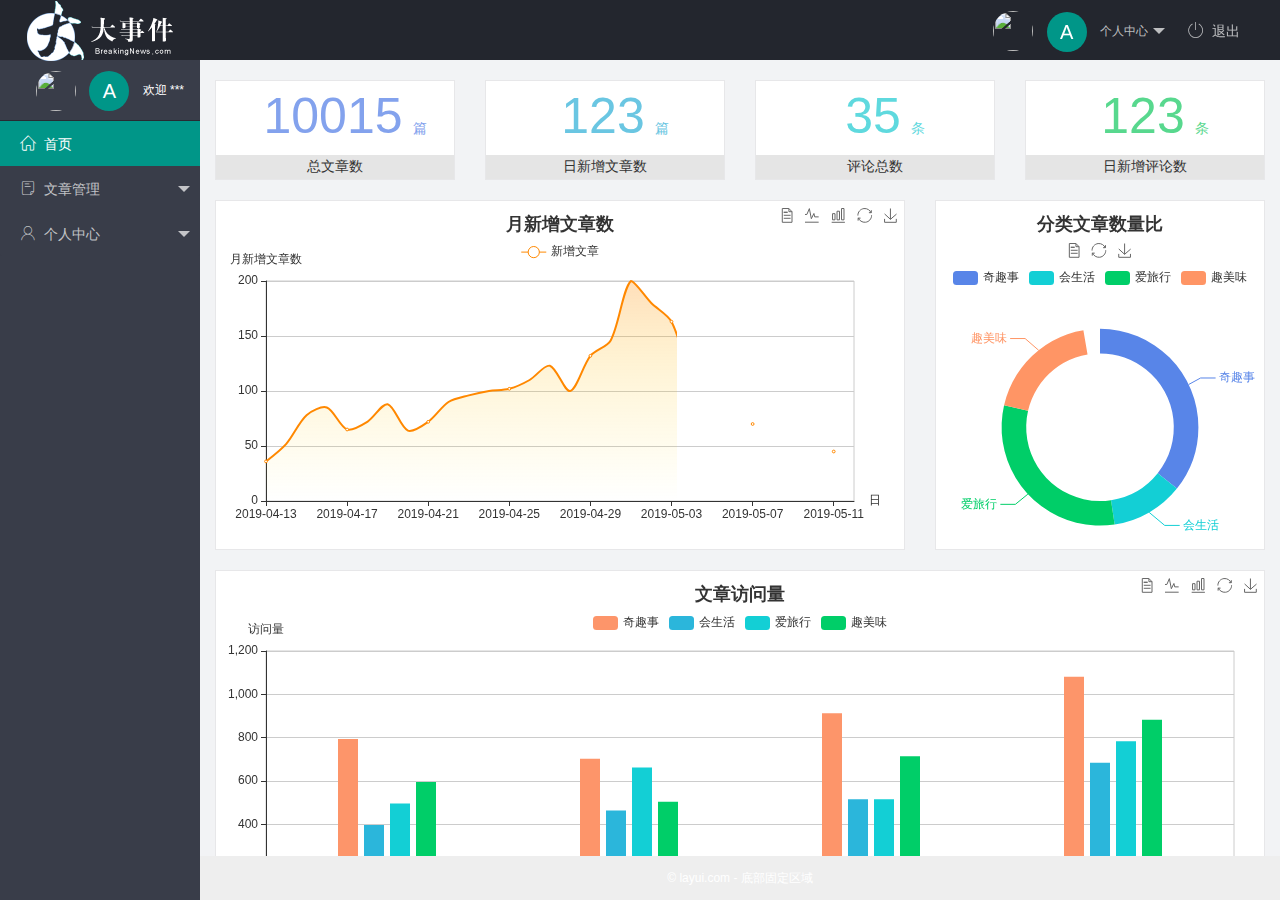
==== index.html @ 81c7483c "s" ====
<!DOCTYPE html>
<html lang="en">
  <head>
    <meta charset="UTF-8" />
    <meta name="viewport" content="width=device-width, initial-scale=1.0" />
    <title>后台主页</title>
    <!-- 导入 layui 的样式表 -->
    <link rel="stylesheet" href="/assets/lib/layui/css/layui.css" />
    <link rel="stylesheet" href="/assets/fonts/iconfont.css" />
    <link rel="stylesheet" href="/assets/css/index.css">
  </head>
  <body class="layui-layout-body">
    <div class="layui-layout layui-layout-admin">
      <div class="layui-header">
        <div class="layui-logo">
          <img src="/assets/images/logo.png" alt="" />
        </div>
        <!-- 头部区域（可配合layui已有的水平导航） -->
        <ul class="layui-nav layui-layout-right">
          <li class="layui-nav-item">
           <!-- 右侧导航栏上面头像 -->
<a href="javascript:;" class="userinfo">
  <img src="http://t.cn/RCzsdCq" class="layui-nav-img" />
  <span class="text-avatar">A</span>
  个人中心
</a>
            <dl class="layui-nav-child">
              <dd><a href=""><i class="layui-icon layui-icon-cols"></i>基本资料</a></dd>
              <dd><a href=""><i class="layui-icon layui-icon-cols"></i>更换头像</a></dd>
              <dd><a href=""><i class="layui-icon layui-icon-cols"></i>重置密码</a></dd>
            </dl>
          </li>
          <li class="layui-nav-item">
            <a href=""><span class="iconfont icon-tuichu"></span>退出</a>
          </li>
        </ul>
      </div>

      <div class="layui-side layui-bg-black">
        <div class="layui-side layui-bg-black">
          <div class="layui-side-scroll">
            <div class="userinfo">
              <img src="http://t.cn/RCzsdCq" class="layui-nav-img" />
              <span class="text-avatar">A</span>
              <span id="welcome">欢迎 ***</span>
          </div>
            <!-- 左侧导航区域（可配合layui已有的垂直导航） -->
            <ul class="layui-nav layui-nav-tree" lay-shrink="all">
              <li class="layui-nav-item layui-this">
                <a href="/home/dashboard.html" target="fm"><span class="iconfont icon-home"></span>首页</a>
              </li>
              <li class="layui-nav-item">
                <a class="" href="javascript:;"><span class="iconfont icon-16"></span>文章管理</a>
              <dl class="layui-nav-child">
                <dd>
                  <a href="javascript:;"><i class="layui-icon layui-icon-cols"></i>文章类别</a>
                </dd>
                <dd>
                  <a href="javascript:;"><i class="layui-icon layui-icon-cols"></i>文章列表</a>
                </dd>
                <dd>
                  <a href="javascript:;"><i class="layui-icon layui-icon-cols"></i>发布文章</a>
                </dd>
              </dl>
            </li>
            <li class="layui-nav-item">
              <a href="javascript:;"><span class="iconfont icon-user"></span>个人中心</a>
              <dl class="layui-nav-child">
                <dd>
                  <a href="javascript:;"><i class="layui-icon layui-icon-cols"></i>基本资料</a>
                </dd>
                <dd>
                  <a href="javascript:;"><i class="layui-icon layui-icon-cols"></i>更换头像</a>
                </dd>
                <dd>
                  <a href="javascript:;"><i class="layui-icon layui-icon-cols"></i>重置密码</a>
                </dd>
              </dl>
            </li>
          </ul>
        </div>
      </div>
      <div class="layui-body">
        <!-- 内容主体区域 -->
        <iframe name="fm" src="/home/dashboard.html" frameborder="0"></iframe>
      </div>

      <div class="layui-footer">
        <!-- 底部固定区域 -->
        © layui.com - 底部固定区域
      </div>
    </div>
    <!-- 导入 layui 的JS文件 -->
    <script src="/assets/lib/layui/layui.all.js"></script>
    <script src="/assets/lib/jquery.js"></script>
    <script src="/assets/js/baseAPI.js"></script>
    <script src="/assets/js/index.js"></script>
  </body>
</html>
---- assets/lib/layui/css/layui.css ----
/** layui-v2.5.5 MIT License By https://www.layui.com */
 .layui-inline,img{display:inline-block;vertical-align:middle}h1,h2,h3,h4,h5,h6{font-weight:400}.layui-edge,.layui-header,.layui-inline,.layui-main{position:relative}.layui-body,.layui-edge,.layui-elip{overflow:hidden}.layui-btn,.layui-edge,.layui-inline,img{vertical-align:middle}.layui-btn,.layui-disabled,.layui-icon,.layui-unselect{-moz-user-select:none;-webkit-user-select:none;-ms-user-select:none}.layui-elip,.layui-form-checkbox span,.layui-form-pane .layui-form-label{text-overflow:ellipsis;white-space:nowrap}.layui-breadcrumb,.layui-tree-btnGroup{visibility:hidden}blockquote,body,button,dd,div,dl,dt,form,h1,h2,h3,h4,h5,h6,input,li,ol,p,pre,td,textarea,th,ul{margin:0;padding:0;-webkit-tap-highlight-color:rgba(0,0,0,0)}a:active,a:hover{outline:0}img{border:none}li{list-style:none}table{border-collapse:collapse;border-spacing:0}h4,h5,h6{font-size:100%}button,input,optgroup,option,select,textarea{font-family:inherit;font-size:inherit;font-style:inherit;font-weight:inherit;outline:0}pre{white-space:pre-wrap;white-space:-moz-pre-wrap;white-space:-pre-wrap;white-space:-o-pre-wrap;word-wrap:break-word}body{line-height:24px;font:14px Helvetica Neue,Helvetica,PingFang SC,Tahoma,Arial,sans-serif}hr{height:1px;margin:10px 0;border:0;clear:both}a{color:#333;text-decoration:none}a:hover{color:#777}a cite{font-style:normal;*cursor:pointer}.layui-border-box,.layui-border-box *{box-sizing:border-box}.layui-box,.layui-box *{box-sizing:content-box}.layui-clear{clear:both;*zoom:1}.layui-clear:after{content:'\20';clear:both;*zoom:1;display:block;height:0}.layui-inline{*display:inline;*zoom:1}.layui-edge{display:inline-block;width:0;height:0;border-width:6px;border-style:dashed;border-color:transparent}.layui-edge-top{top:-4px;border-bottom-color:#999;border-bottom-style:solid}.layui-edge-right{border-left-color:#999;border-left-style:solid}.layui-edge-bottom{top:2px;border-top-color:#999;border-top-style:solid}.layui-edge-left{border-right-color:#999;border-right-style:solid}.layui-disabled,.layui-disabled:hover{color:#d2d2d2!important;cursor:not-allowed!important}.layui-circle{border-radius:100%}.layui-show{display:block!important}.layui-hide{display:none!important}@font-face{font-family:layui-icon;src:url(../font/iconfont.eot?v=250);src:url(../font/iconfont.eot?v=250#iefix) format('embedded-opentype'),url(../font/iconfont.woff2?v=250) format('woff2'),url(../font/iconfont.woff?v=250) format('woff'),url(../font/iconfont.ttf?v=250) format('truetype'),url(../font/iconfont.svg?v=250#layui-icon) format('svg')}.layui-icon{font-family:layui-icon!important;font-size:16px;font-style:normal;-webkit-font-smoothing:antialiased;-moz-osx-font-smoothing:grayscale}.layui-icon-reply-fill:before{content:"\e611"}.layui-icon-set-fill:before{content:"\e614"}.layui-icon-menu-fill:before{content:"\e60f"}.layui-icon-search:before{content:"\e615"}.layui-icon-share:before{content:"\e641"}.layui-icon-set-sm:before{content:"\e620"}.layui-icon-engine:before{content:"\e628"}.layui-icon-close:before{content:"\1006"}.layui-icon-close-fill:before{content:"\1007"}.layui-icon-chart-screen:before{content:"\e629"}.layui-icon-star:before{content:"\e600"}.layui-icon-circle-dot:before{content:"\e617"}.layui-icon-chat:before{content:"\e606"}.layui-icon-release:before{content:"\e609"}.layui-icon-list:before{content:"\e60a"}.layui-icon-chart:before{content:"\e62c"}.layui-icon-ok-circle:before{content:"\1005"}.layui-icon-layim-theme:before{content:"\e61b"}.layui-icon-table:before{content:"\e62d"}.layui-icon-right:before{content:"\e602"}.layui-icon-left:before{content:"\e603"}.layui-icon-cart-simple:before{content:"\e698"}.layui-icon-face-cry:before{content:"\e69c"}.layui-icon-face-smile:before{content:"\e6af"}.layui-icon-survey:before{content:"\e6b2"}.layui-icon-tree:before{content:"\e62e"}.layui-icon-upload-circle:before{content:"\e62f"}.layui-icon-add-circle:before{content:"\e61f"}.layui-icon-download-circle:before{content:"\e601"}.layui-icon-templeate-1:before{content:"\e630"}.layui-icon-util:before{content:"\e631"}.layui-icon-face-surprised:before{content:"\e664"}.layui-icon-edit:before{content:"\e642"}.layui-icon-speaker:before{content:"\e645"}.layui-icon-down:before{content:"\e61a"}.layui-icon-file:before{content:"\e621"}.layui-icon-layouts:before{content:"\e632"}.layui-icon-rate-half:before{content:"\e6c9"}.layui-icon-add-circle-fine:before{content:"\e608"}.layui-icon-prev-circle:before{content:"\e633"}.layui-icon-read:before{content:"\e705"}.layui-icon-404:before{content:"\e61c"}.layui-icon-carousel:before{content:"\e634"}.layui-icon-help:before{content:"\e607"}.layui-icon-code-circle:before{content:"\e635"}.layui-icon-water:before{content:"\e636"}.layui-icon-username:before{content:"\e66f"}.layui-icon-find-fill:before{content:"\e670"}.layui-icon-about:before{content:"\e60b"}.layui-icon-location:before{content:"\e715"}.layui-icon-up:before{content:"\e619"}.layui-icon-pause:before{content:"\e651"}.layui-icon-date:before{content:"\e637"}.layui-icon-layim-uploadfile:before{content:"\e61d"}.layui-icon-delete:before{content:"\e640"}.layui-icon-play:before{content:"\e652"}.layui-icon-top:before{content:"\e604"}.layui-icon-friends:before{content:"\e612"}.layui-icon-refresh-3:before{content:"\e9aa"}.layui-icon-ok:before{content:"\e605"}.layui-icon-layer:before{content:"\e638"}.layui-icon-face-smile-fine:before{content:"\e60c"}.layui-icon-dollar:before{content:"\e659"}.layui-icon-group:before{content:"\e613"}.layui-icon-layim-download:before{content:"\e61e"}.layui-icon-picture-fine:before{content:"\e60d"}.layui-icon-link:before{content:"\e64c"}.layui-icon-diamond:before{content:"\e735"}.layui-icon-log:before{content:"\e60e"}.layui-icon-rate-solid:before{content:"\e67a"}.layui-icon-fonts-del:before{content:"\e64f"}.layui-icon-unlink:before{content:"\e64d"}.layui-icon-fonts-clear:before{content:"\e639"}.layui-icon-triangle-r:before{content:"\e623"}.layui-icon-circle:before{content:"\e63f"}.layui-icon-radio:before{content:"\e643"}.layui-icon-align-center:before{content:"\e647"}.layui-icon-align-right:before{content:"\e648"}.layui-icon-align-left:before{content:"\e649"}.layui-icon-loading-1:before{content:"\e63e"}.layui-icon-return:before{content:"\e65c"}.layui-icon-fonts-strong:before{content:"\e62b"}.layui-icon-upload:before{content:"\e67c"}.layui-icon-dialogue:before{content:"\e63a"}.layui-icon-video:before{content:"\e6ed"}.layui-icon-headset:before{content:"\e6fc"}.layui-icon-cellphone-fine:before{content:"\e63b"}.layui-icon-add-1:before{content:"\e654"}.layui-icon-face-smile-b:before{content:"\e650"}.layui-icon-fonts-html:before{content:"\e64b"}.layui-icon-form:before{content:"\e63c"}.layui-icon-cart:before{content:"\e657"}.layui-icon-camera-fill:before{content:"\e65d"}.layui-icon-tabs:before{content:"\e62a"}.layui-icon-fonts-code:before{content:"\e64e"}.layui-icon-fire:before{content:"\e756"}.layui-icon-set:before{content:"\e716"}.layui-icon-fonts-u:before{content:"\e646"}.layui-icon-triangle-d:before{content:"\e625"}.layui-icon-tips:before{content:"\e702"}.layui-icon-picture:before{content:"\e64a"}.layui-icon-more-vertical:before{content:"\e671"}.layui-icon-flag:before{content:"\e66c"}.layui-icon-loading:before{content:"\e63d"}.layui-icon-fonts-i:before{content:"\e644"}.layui-icon-refresh-1:before{content:"\e666"}.layui-icon-rmb:before{content:"\e65e"}.layui-icon-home:before{content:"\e68e"}.layui-icon-user:before{content:"\e770"}.layui-icon-notice:before{content:"\e667"}.layui-icon-login-weibo:before{content:"\e675"}.layui-icon-voice:before{content:"\e688"}.layui-icon-upload-drag:before{content:"\e681"}.layui-icon-login-qq:before{content:"\e676"}.layui-icon-snowflake:before{content:"\e6b1"}.layui-icon-file-b:before{content:"\e655"}.layui-icon-template:before{content:"\e663"}.layui-icon-auz:before{content:"\e672"}.layui-icon-console:before{content:"\e665"}.layui-icon-app:before{content:"\e653"}.layui-icon-prev:before{content:"\e65a"}.layui-icon-website:before{content:"\e7ae"}.layui-icon-next:before{content:"\e65b"}.layui-icon-component:before{content:"\e857"}.layui-icon-more:before{content:"\e65f"}.layui-icon-login-wechat:before{content:"\e677"}.layui-icon-shrink-right:before{content:"\e668"}.layui-icon-spread-left:before{content:"\e66b"}.layui-icon-camera:before{content:"\e660"}.layui-icon-note:before{content:"\e66e"}.layui-icon-refresh:before{content:"\e669"}.layui-icon-female:before{content:"\e661"}.layui-icon-male:before{content:"\e662"}.layui-icon-password:before{content:"\e673"}.layui-icon-senior:before{content:"\e674"}.layui-icon-theme:before{content:"\e66a"}.layui-icon-tread:before{content:"\e6c5"}.layui-icon-praise:before{content:"\e6c6"}.layui-icon-star-fill:before{content:"\e658"}.layui-icon-rate:before{content:"\e67b"}.layui-icon-template-1:before{content:"\e656"}.layui-icon-vercode:before{content:"\e679"}.layui-icon-cellphone:before{content:"\e678"}.layui-icon-screen-full:before{content:"\e622"}.layui-icon-screen-restore:before{content:"\e758"}.layui-icon-cols:before{content:"\e610"}.layui-icon-export:before{content:"\e67d"}.layui-icon-print:before{content:"\e66d"}.layui-icon-slider:before{content:"\e714"}.layui-icon-addition:before{content:"\e624"}.layui-icon-subtraction:before{content:"\e67e"}.layui-icon-service:before{content:"\e626"}.layui-icon-transfer:before{content:"\e691"}.layui-main{width:1140px;margin:0 auto}.layui-header{z-index:1000;height:60px}.layui-header a:hover{transition:all .5s;-webkit-transition:all .5s}.layui-side{position:fixed;left:0;top:0;bottom:0;z-index:999;width:200px;overflow-x:hidden}.layui-side-scroll{position:relative;width:220px;height:100%;overflow-x:hidden}.layui-body{position:absolute;left:200px;right:0;top:0;bottom:0;z-index:998;width:auto;overflow-y:auto;box-sizing:border-box}.layui-layout-body{overflow:hidden}.layui-layout-admin .layui-header{background-color:#23262E}.layui-layout-admin .layui-side{top:60px;width:200px;overflow-x:hidden}.layui-layout-admin .layui-body{position:fixed;top:60px;bottom:44px}.layui-layout-admin .layui-main{width:auto;margin:0 15px}.layui-layout-admin .layui-footer{position:fixed;left:200px;right:0;bottom:0;height:44px;line-height:44px;padding:0 15px;background-color:#eee}.layui-layout-admin .layui-logo{position:absolute;left:0;top:0;width:200px;height:100%;line-height:60px;text-align:center;color:#009688;font-size:16px}.layui-layout-admin .layui-header .layui-nav{background:0 0}.layui-layout-left{position:absolute!important;left:200px;top:0}.layui-layout-right{position:absolute!important;right:0;top:0}.layui-container{position:relative;margin:0 auto;padding:0 15px;box-sizing:border-box}.layui-fluid{position:relative;margin:0 auto;padding:0 15px}.layui-row:after,.layui-row:before{content:'';display:block;clear:both}.layui-col-lg1,.layui-col-lg10,.layui-col-lg11,.layui-col-lg12,.layui-col-lg2,.layui-col-lg3,.layui-col-lg4,.layui-col-lg5,.layui-col-lg6,.layui-col-lg7,.layui-col-lg8,.layui-col-lg9,.layui-col-md1,.layui-col-md10,.layui-col-md11,.layui-col-md12,.layui-col-md2,.layui-col-md3,.layui-col-md4,.layui-col-md5,.layui-col-md6,.layui-col-md7,.layui-col-md8,.layui-col-md9,.layui-col-sm1,.layui-col-sm10,.layui-col-sm11,.layui-col-sm12,.layui-col-sm2,.layui-col-sm3,.layui-col-sm4,.layui-col-sm5,.layui-col-sm6,.layui-col-sm7,.layui-col-sm8,.layui-col-sm9,.layui-col-xs1,.layui-col-xs10,.layui-col-xs11,.layui-col-xs12,.layui-col-xs2,.layui-col-xs3,.layui-col-xs4,.layui-col-xs5,.layui-col-xs6,.layui-col-xs7,.layui-col-xs8,.layui-col-xs9{position:relative;display:block;box-sizing:border-box}.layui-col-xs1,.layui-col-xs10,.layui-col-xs11,.layui-col-xs12,.layui-col-xs2,.layui-col-xs3,.layui-col-xs4,.layui-col-xs5,.layui-col-xs6,.layui-col-xs7,.layui-col-xs8,.layui-col-xs9{float:left}.layui-col-xs1{width:8.33333333%}.layui-col-xs2{width:16.66666667%}.layui-col-xs3{width:25%}.layui-col-xs4{width:33.33333333%}.layui-col-xs5{width:41.66666667%}.layui-col-xs6{width:50%}.layui-col-xs7{width:58.33333333%}.layui-col-xs8{width:66.66666667%}.layui-col-xs9{width:75%}.layui-col-xs10{width:83.33333333%}.layui-col-xs11{width:91.66666667%}.layui-col-xs12{width:100%}.layui-col-xs-offset1{margin-left:8.33333333%}.layui-col-xs-offset2{margin-left:16.66666667%}.layui-col-xs-offset3{margin-left:25%}.layui-col-xs-offset4{margin-left:33.33333333%}.layui-col-xs-offset5{margin-left:41.66666667%}.layui-col-xs-offset6{margin-left:50%}.layui-col-xs-offset7{margin-left:58.33333333%}.layui-col-xs-offset8{margin-left:66.66666667%}.layui-col-xs-offset9{margin-left:75%}.layui-col-xs-offset10{margin-left:83.33333333%}.layui-col-xs-offset11{margin-left:91.66666667%}.layui-col-xs-offset12{margin-left:100%}@media screen and (max-width:768px){.layui-hide-xs{display:none!important}.layui-show-xs-block{display:block!important}.layui-show-xs-inline{display:inline!important}.layui-show-xs-inline-block{display:inline-block!important}}@media screen and (min-width:768px){.layui-container{width:750px}.layui-hide-sm{display:none!important}.layui-show-sm-block{display:block!important}.layui-show-sm-inline{display:inline!important}.layui-show-sm-inline-block{display:inline-block!important}.layui-col-sm1,.layui-col-sm10,.layui-col-sm11,.layui-col-sm12,.layui-col-sm2,.layui-col-sm3,.layui-col-sm4,.layui-col-sm5,.layui-col-sm6,.layui-col-sm7,.layui-col-sm8,.layui-col-sm9{float:left}.layui-col-sm1{width:8.33333333%}.layui-col-sm2{width:16.66666667%}.layui-col-sm3{width:25%}.layui-col-sm4{width:33.33333333%}.layui-col-sm5{width:41.66666667%}.layui-col-sm6{width:50%}.layui-col-sm7{width:58.33333333%}.layui-col-sm8{width:66.66666667%}.layui-col-sm9{width:75%}.layui-col-sm10{width:83.33333333%}.layui-col-sm11{width:91.66666667%}.layui-col-sm12{width:100%}.layui-col-sm-offset1{margin-left:8.33333333%}.layui-col-sm-offset2{margin-left:16.66666667%}.layui-col-sm-offset3{margin-left:25%}.layui-col-sm-offset4{margin-left:33.33333333%}.layui-col-sm-offset5{margin-left:41.66666667%}.layui-col-sm-offset6{margin-left:50%}.layui-col-sm-offset7{margin-left:58.33333333%}.layui-col-sm-offset8{margin-left:66.66666667%}.layui-col-sm-offset9{margin-left:75%}.layui-col-sm-offset10{margin-left:83.33333333%}.layui-col-sm-offset11{margin-left:91.66666667%}.layui-col-sm-offset12{margin-left:100%}}@media screen and (min-width:992px){.layui-container{width:970px}.layui-hide-md{display:none!important}.layui-show-md-block{display:block!important}.layui-show-md-inline{display:inline!important}.layui-show-md-inline-block{display:inline-block!important}.layui-col-md1,.layui-col-md10,.layui-col-md11,.layui-col-md12,.layui-col-md2,.layui-col-md3,.layui-col-md4,.layui-col-md5,.layui-col-md6,.layui-col-md7,.layui-col-md8,.layui-col-md9{float:left}.layui-col-md1{width:8.33333333%}.layui-col-md2{width:16.66666667%}.layui-col-md3{width:25%}.layui-col-md4{width:33.33333333%}.layui-col-md5{width:41.66666667%}.layui-col-md6{width:50%}.layui-col-md7{width:58.33333333%}.layui-col-md8{width:66.66666667%}.layui-col-md9{width:75%}.layui-col-md10{width:83.33333333%}.layui-col-md11{width:91.66666667%}.layui-col-md12{width:100%}.layui-col-md-offset1{margin-left:8.33333333%}.layui-col-md-offset2{margin-left:16.66666667%}.layui-col-md-offset3{margin-left:25%}.layui-col-md-offset4{margin-left:33.33333333%}.layui-col-md-offset5{margin-left:41.66666667%}.layui-col-md-offset6{margin-left:50%}.layui-col-md-offset7{margin-left:58.33333333%}.layui-col-md-offset8{margin-left:66.66666667%}.layui-col-md-offset9{margin-left:75%}.layui-col-md-offset10{margin-left:83.33333333%}.layui-col-md-offset11{margin-left:91.66666667%}.layui-col-md-offset12{margin-left:100%}}@media screen and (min-width:1200px){.layui-container{width:1170px}.layui-hide-lg{display:none!important}.layui-show-lg-block{display:block!important}.layui-show-lg-inline{display:inline!important}.layui-show-lg-inline-block{display:inline-block!important}.layui-col-lg1,.layui-col-lg10,.layui-col-lg11,.layui-col-lg12,.layui-col-lg2,.layui-col-lg3,.layui-col-lg4,.layui-col-lg5,.layui-col-lg6,.layui-col-lg7,.layui-col-lg8,.layui-col-lg9{float:left}.layui-col-lg1{width:8.33333333%}.layui-col-lg2{width:16.66666667%}.layui-col-lg3{width:25%}.layui-col-lg4{width:33.33333333%}.layui-col-lg5{width:41.66666667%}.layui-col-lg6{width:50%}.layui-col-lg7{width:58.33333333%}.layui-col-lg8{width:66.66666667%}.layui-col-lg9{width:75%}.layui-col-lg10{width:83.33333333%}.layui-col-lg11{width:91.66666667%}.layui-col-lg12{width:100%}.layui-col-lg-offset1{margin-left:8.33333333%}.layui-col-lg-offset2{margin-left:16.66666667%}.layui-col-lg-offset3{margin-left:25%}.layui-col-lg-offset4{margin-left:33.33333333%}.layui-col-lg-offset5{margin-left:41.66666667%}.layui-col-lg-offset6{margin-left:50%}.layui-col-lg-offset7{margin-left:58.33333333%}.layui-col-lg-offset8{margin-left:66.66666667%}.layui-col-lg-offset9{margin-left:75%}.layui-col-lg-offset10{margin-left:83.33333333%}.layui-col-lg-offset11{margin-left:91.66666667%}.layui-col-lg-offset12{margin-left:100%}}.layui-col-space1{margin:-.5px}.layui-col-space1>*{padding:.5px}.layui-col-space3{margin:-1.5px}.layui-col-space3>*{padding:1.5px}.layui-col-space5{margin:-2.5px}.layui-col-space5>*{padding:2.5px}.layui-col-space8{margin:-3.5px}.layui-col-space8>*{padding:3.5px}.layui-col-space10{margin:-5px}.layui-col-space10>*{padding:5px}.layui-col-space12{margin:-6px}.layui-col-space12>*{padding:6px}.layui-col-space15{margin:-7.5px}.layui-col-space15>*{padding:7.5px}.layui-col-space18{margin:-9px}.layui-col-space18>*{padding:9px}.layui-col-space20{margin:-10px}.layui-col-space20>*{padding:10px}.layui-col-space22{margin:-11px}.layui-col-space22>*{padding:11px}.layui-col-space25{margin:-12.5px}.layui-col-space25>*{padding:12.5px}.layui-col-space30{margin:-15px}.layui-col-space30>*{padding:15px}.layui-btn,.layui-input,.layui-select,.layui-textarea,.layui-upload-button{outline:0;-webkit-appearance:none;transition:all .3s;-webkit-transition:all .3s;box-sizing:border-box}.layui-elem-quote{margin-bottom:10px;padding:15px;line-height:22px;border-left:5px solid #009688;border-radius:0 2px 2px 0;background-color:#f2f2f2}.layui-quote-nm{border-style:solid;border-width:1px 1px 1px 5px;background:0 0}.layui-elem-field{margin-bottom:10px;padding:0;border-width:1px;border-style:solid}.layui-elem-field legend{margin-left:20px;padding:0 10px;font-size:20px;font-weight:300}.layui-field-title{margin:10px 0 20px;border-width:1px 0 0}.layui-field-box{padding:10px 15px}.layui-field-title .layui-field-box{padding:10px 0}.layui-progress{position:relative;height:6px;border-radius:20px;background-color:#e2e2e2}.layui-progress-bar{position:absolute;left:0;top:0;width:0;max-width:100%;height:6px;border-radius:20px;text-align:right;background-color:#5FB878;transition:all .3s;-webkit-transition:all .3s}.layui-progress-big,.layui-progress-big .layui-progress-bar{height:18px;line-height:18px}.layui-progress-text{position:relative;top:-20px;line-height:18px;font-size:12px;color:#666}.layui-progress-big .layui-progress-text{position:static;padding:0 10px;color:#fff}.layui-collapse{border-width:1px;border-style:solid;border-radius:2px}.layui-colla-content,.layui-colla-item{border-top-width:1px;border-top-style:solid}.layui-colla-item:first-child{border-top:none}.layui-colla-title{position:relative;height:42px;line-height:42px;padding:0 15px 0 35px;color:#333;background-color:#f2f2f2;cursor:pointer;font-size:14px;overflow:hidden}.layui-colla-content{display:none;padding:10px 15px;line-height:22px;color:#666}.layui-colla-icon{position:absolute;left:15px;top:0;font-size:14px}.layui-card{margin-bottom:15px;border-radius:2px;background-color:#fff;box-shadow:0 1px 2px 0 rgba(0,0,0,.05)}.layui-card:last-child{margin-bottom:0}.layui-card-header{position:relative;height:42px;line-height:42px;padding:0 15px;border-bottom:1px solid #f6f6f6;color:#333;border-radius:2px 2px 0 0;font-size:14px}.layui-bg-black,.layui-bg-blue,.layui-bg-cyan,.layui-bg-green,.layui-bg-orange,.layui-bg-red{color:#fff!important}.layui-card-body{position:relative;padding:10px 15px;line-height:24px}.layui-card-body[pad15]{padding:15px}.layui-card-body[pad20]{padding:20px}.layui-card-body .layui-table{margin:5px 0}.layui-card .layui-tab{margin:0}.layui-panel-window{position:relative;padding:15px;border-radius:0;border-top:5px solid #E6E6E6;background-color:#fff}.layui-auxiliar-moving{position:fixed;left:0;right:0;top:0;bottom:0;width:100%;height:100%;background:0 0;z-index:9999999999}.layui-form-label,.layui-form-mid,.layui-form-select,.layui-input-block,.layui-input-inline,.layui-textarea{position:relative}.layui-bg-red{background-color:#FF5722!important}.layui-bg-orange{background-color:#FFB800!important}.layui-bg-green{background-color:#009688!important}.layui-bg-cyan{background-color:#2F4056!important}.layui-bg-blue{background-color:#1E9FFF!important}.layui-bg-black{background-color:#393D49!important}.layui-bg-gray{background-color:#eee!important;color:#666!important}.layui-badge-rim,.layui-colla-content,.layui-colla-item,.layui-collapse,.layui-elem-field,.layui-form-pane .layui-form-item[pane],.layui-form-pane .layui-form-label,.layui-input,.layui-layedit,.layui-layedit-tool,.layui-quote-nm,.layui-select,.layui-tab-bar,.layui-tab-card,.layui-tab-title,.layui-tab-title .layui-this:after,.layui-textarea{border-color:#e6e6e6}.layui-timeline-item:before,hr{background-color:#e6e6e6}.layui-text{line-height:22px;font-size:14px;color:#666}.layui-text h1,.layui-text h2,.layui-text h3{font-weight:500;color:#333}.layui-text h1{font-size:30px}.layui-text h2{font-size:24px}.layui-text h3{font-size:18px}.layui-text a:not(.layui-btn){color:#01AAED}.layui-text a:not(.layui-btn):hover{text-decoration:underline}.layui-text ul{padding:5px 0 5px 15px}.layui-text ul li{margin-top:5px;list-style-type:disc}.layui-text em,.layui-word-aux{color:#999!important;padding:0 5px!important}.layui-btn{display:inline-block;height:38px;line-height:38px;padding:0 18px;background-color:#009688;color:#fff;white-space:nowrap;text-align:center;font-size:14px;border:none;border-radius:2px;cursor:pointer}.layui-btn:hover{opacity:.8;filter:alpha(opacity=80);color:#fff}.layui-btn:active{opacity:1;filter:alpha(opacity=100)}.layui-btn+.layui-btn{margin-left:10px}.layui-btn-container{font-size:0}.layui-btn-container .layui-btn{margin-right:10px;margin-bottom:10px}.layui-btn-container .layui-btn+.layui-btn{margin-left:0}.layui-table .layui-btn-container .layui-btn{margin-bottom:9px}.layui-btn-radius{border-radius:100px}.layui-btn .layui-icon{margin-right:3px;font-size:18px;vertical-align:bottom;vertical-align:middle\9}.layui-btn-primary{border:1px solid #C9C9C9;background-color:#fff;color:#555}.layui-btn-primary:hover{border-color:#009688;color:#333}.layui-btn-normal{background-color:#1E9FFF}.layui-btn-warm{background-color:#FFB800}.layui-btn-danger{background-color:#FF5722}.layui-btn-checked{background-color:#5FB878}.layui-btn-disabled,.layui-btn-disabled:active,.layui-btn-disabled:hover{border:1px solid #e6e6e6;background-color:#FBFBFB;color:#C9C9C9;cursor:not-allowed;opacity:1}.layui-btn-lg{height:44px;line-height:44px;padding:0 25px;font-size:16px}.layui-btn-sm{height:30px;line-height:30px;padding:0 10px;font-size:12px}.layui-btn-sm i{font-size:16px!important}.layui-btn-xs{height:22px;line-height:22px;padding:0 5px;font-size:12px}.layui-btn-xs i{font-size:14px!important}.layui-btn-group{display:inline-block;vertical-align:middle;font-size:0}.layui-btn-group .layui-btn{margin-left:0!important;margin-right:0!important;border-left:1px solid rgba(255,255,255,.5);border-radius:0}.layui-btn-group .layui-btn-primary{border-left:none}.layui-btn-group .layui-btn-primary:hover{border-color:#C9C9C9;color:#009688}.layui-btn-group .layui-btn:first-child{border-left:none;border-radius:2px 0 0 2px}.layui-btn-group .layui-btn-primary:first-child{border-left:1px solid #c9c9c9}.layui-btn-group .layui-btn:last-child{border-radius:0 2px 2px 0}.layui-btn-group .layui-btn+.layui-btn{margin-left:0}.layui-btn-group+.layui-btn-group{margin-left:10px}.layui-btn-fluid{width:100%}.layui-input,.layui-select,.layui-textarea{height:38px;line-height:1.3;line-height:38px\9;border-width:1px;border-style:solid;background-color:#fff;border-radius:2px}.layui-input::-webkit-input-placeholder,.layui-select::-webkit-input-placeholder,.layui-textarea::-webkit-input-placeholder{line-height:1.3}.layui-input,.layui-textarea{display:block;width:100%;padding-left:10px}.layui-input:hover,.layui-textarea:hover{border-color:#D2D2D2!important}.layui-input:focus,.layui-textarea:focus{border-color:#C9C9C9!important}.layui-textarea{min-height:100px;height:auto;line-height:20px;padding:6px 10px;resize:vertical}.layui-select{padding:0 10px}.layui-form input[type=checkbox],.layui-form input[type=radio],.layui-form select{display:none}.layui-form [lay-ignore]{display:initial}.layui-form-item{margin-bottom:15px;clear:both;*zoom:1}.layui-form-item:after{content:'\20';clear:both;*zoom:1;display:block;height:0}.layui-form-label{float:left;display:block;padding:9px 15px;width:80px;font-weight:400;line-height:20px;text-align:right}.layui-form-label-col{display:block;float:none;padding:9px 0;line-height:20px;text-align:left}.layui-form-item .layui-inline{margin-bottom:5px;margin-right:10px}.layui-input-block{margin-left:110px;min-height:36px}.layui-input-inline{display:inline-block;vertical-align:middle}.layui-form-item .layui-input-inline{float:left;width:190px;margin-right:10px}.layui-form-text .layui-input-inline{width:auto}.layui-form-mid{float:left;display:block;padding:9px 0!important;line-height:20px;margin-right:10px}.layui-form-danger+.layui-form-select .layui-input,.layui-form-danger:focus{border-color:#FF5722!important}.layui-form-select .layui-input{padding-right:30px;cursor:pointer}.layui-form-select .layui-edge{position:absolute;right:10px;top:50%;margin-top:-3px;cursor:pointer;border-width:6px;border-top-color:#c2c2c2;border-top-style:solid;transition:all .3s;-webkit-transition:all .3s}.layui-form-select dl{display:none;position:absolute;left:0;top:42px;padding:5px 0;z-index:899;min-width:100%;border:1px solid #d2d2d2;max-height:300px;overflow-y:auto;background-color:#fff;border-radius:2px;box-shadow:0 2px 4px rgba(0,0,0,.12);box-sizing:border-box}.layui-form-select dl dd,.layui-form-select dl dt{padding:0 10px;line-height:36px;white-space:nowrap;overflow:hidden;text-overflow:ellipsis}.layui-form-select dl dt{font-size:12px;color:#999}.layui-form-select dl dd{cursor:pointer}.layui-form-select dl dd:hover{background-color:#f2f2f2;-webkit-transition:.5s all;transition:.5s all}.layui-form-select .layui-select-group dd{padding-left:20px}.layui-form-select dl dd.layui-select-tips{padding-left:10px!important;color:#999}.layui-form-select dl dd.layui-this{background-color:#5FB878;color:#fff}.layui-form-checkbox,.layui-form-select dl dd.layui-disabled{background-color:#fff}.layui-form-selected dl{display:block}.layui-form-checkbox,.layui-form-checkbox *,.layui-form-switch{display:inline-block;vertical-align:middle}.layui-form-selected .layui-edge{margin-top:-9px;-webkit-transform:rotate(180deg);transform:rotate(180deg);margin-top:-3px\9}:root .layui-form-selected .layui-edge{margin-top:-9px\0/IE9}.layui-form-selectup dl{top:auto;bottom:42px}.layui-select-none{margin:5px 0;text-align:center;color:#999}.layui-select-disabled .layui-disabled{border-color:#eee!important}.layui-select-disabled .layui-edge{border-top-color:#d2d2d2}.layui-form-checkbox{position:relative;height:30px;line-height:30px;margin-right:10px;padding-right:30px;cursor:pointer;font-size:0;-webkit-transition:.1s linear;transition:.1s linear;box-sizing:border-box}.layui-form-checkbox span{padding:0 10px;height:100%;font-size:14px;border-radius:2px 0 0 2px;background-color:#d2d2d2;color:#fff;overflow:hidden}.layui-form-checkbox:hover span{background-color:#c2c2c2}.layui-form-checkbox i{position:absolute;right:0;top:0;width:30px;height:28px;border:1px solid #d2d2d2;border-left:none;border-radius:0 2px 2px 0;color:#fff;font-size:20px;text-align:center}.layui-form-checkbox:hover i{border-color:#c2c2c2;color:#c2c2c2}.layui-form-checked,.layui-form-checked:hover{border-color:#5FB878}.layui-form-checked span,.layui-form-checked:hover span{background-color:#5FB878}.layui-form-checked i,.layui-form-checked:hover i{color:#5FB878}.layui-form-item .layui-form-checkbox{margin-top:4px}.layui-form-checkbox[lay-skin=primary]{height:auto!important;line-height:normal!important;min-width:18px;min-height:18px;border:none!important;margin-right:0;padding-left:28px;padding-right:0;background:0 0}.layui-form-checkbox[lay-skin=primary] span{padding-left:0;padding-right:15px;line-height:18px;background:0 0;color:#666}.layui-form-checkbox[lay-skin=primary] i{right:auto;left:0;width:16px;height:16px;line-height:16px;border:1px solid #d2d2d2;font-size:12px;border-radius:2px;background-color:#fff;-webkit-transition:.1s linear;transition:.1s linear}.layui-form-checkbox[lay-skin=primary]:hover i{border-color:#5FB878;color:#fff}.layui-form-checked[lay-skin=primary] i{border-color:#5FB878!important;background-color:#5FB878;color:#fff}.layui-checkbox-disbaled[lay-skin=primary] span{background:0 0!important;color:#c2c2c2}.layui-checkbox-disbaled[lay-skin=primary]:hover i{border-color:#d2d2d2}.layui-form-item .layui-form-checkbox[lay-skin=primary]{margin-top:10px}.layui-form-switch{position:relative;height:22px;line-height:22px;min-width:35px;padding:0 5px;margin-top:8px;border:1px solid #d2d2d2;border-radius:20px;cursor:pointer;background-color:#fff;-webkit-transition:.1s linear;transition:.1s linear}.layui-form-switch i{position:absolute;left:5px;top:3px;width:16px;height:16px;border-radius:20px;background-color:#d2d2d2;-webkit-transition:.1s linear;transition:.1s linear}.layui-form-switch em{position:relative;top:0;width:25px;margin-left:21px;padding:0!important;text-align:center!important;color:#999!important;font-style:normal!important;font-size:12px}.layui-form-onswitch{border-color:#5FB878;background-color:#5FB878}.layui-checkbox-disbaled,.layui-checkbox-disbaled i{border-color:#e2e2e2!important}.layui-form-onswitch i{left:100%;margin-left:-21px;background-color:#fff}.layui-form-onswitch em{margin-left:5px;margin-right:21px;color:#fff!important}.layui-checkbox-disbaled span{background-color:#e2e2e2!important}.layui-checkbox-disbaled:hover i{color:#fff!important}[lay-radio]{display:none}.layui-form-radio,.layui-form-radio *{display:inline-block;vertical-align:middle}.layui-form-radio{line-height:28px;margin:6px 10px 0 0;padding-right:10px;cursor:pointer;font-size:0}.layui-form-radio *{font-size:14px}.layui-form-radio>i{margin-right:8px;font-size:22px;color:#c2c2c2}.layui-form-radio>i:hover,.layui-form-radioed>i{color:#5FB878}.layui-radio-disbaled>i{color:#e2e2e2!important}.layui-form-pane .layui-form-label{width:110px;padding:8px 15px;height:38px;line-height:20px;border-width:1px;border-style:solid;border-radius:2px 0 0 2px;text-align:center;background-color:#FBFBFB;overflow:hidden;box-sizing:border-box}.layui-form-pane .layui-input-inline{margin-left:-1px}.layui-form-pane .layui-input-block{margin-left:110px;left:-1px}.layui-form-pane .layui-input{border-radius:0 2px 2px 0}.layui-form-pane .layui-form-text .layui-form-label{float:none;width:100%;border-radius:2px;box-sizing:border-box;text-align:left}.layui-form-pane .layui-form-text .layui-input-inline{display:block;margin:0;top:-1px;clear:both}.layui-form-pane .layui-form-text .layui-input-block{margin:0;left:0;top:-1px}.layui-form-pane .layui-form-text .layui-textarea{min-height:100px;border-radius:0 0 2px 2px}.layui-form-pane .layui-form-checkbox{margin:4px 0 4px 10px}.layui-form-pane .layui-form-radio,.layui-form-pane .layui-form-switch{margin-top:6px;margin-left:10px}.layui-form-pane .layui-form-item[pane]{position:relative;border-width:1px;border-style:solid}.layui-form-pane .layui-form-item[pane] .layui-form-label{position:absolute;left:0;top:0;height:100%;border-width:0 1px 0 0}.layui-form-pane .layui-form-item[pane] .layui-input-inline{margin-left:110px}@media screen and (max-width:450px){.layui-form-item .layui-form-label{text-overflow:ellipsis;overflow:hidden;white-space:nowrap}.layui-form-item .layui-inline{display:block;margin-right:0;margin-bottom:20px;clear:both}.layui-form-item .layui-inline:after{content:'\20';clear:both;display:block;height:0}.layui-form-item .layui-input-inline{display:block;float:none;left:-3px;width:auto;margin:0 0 10px 112px}.layui-form-item .layui-input-inline+.layui-form-mid{margin-left:110px;top:-5px;padding:0}.layui-form-item .layui-form-checkbox{margin-right:5px;margin-bottom:5px}}.layui-layedit{border-width:1px;border-style:solid;border-radius:2px}.layui-layedit-tool{padding:3px 5px;border-bottom-width:1px;border-bottom-style:solid;font-size:0}.layedit-tool-fixed{position:fixed;top:0;border-top:1px solid #e2e2e2}.layui-layedit-tool .layedit-tool-mid,.layui-layedit-tool .layui-icon{display:inline-block;vertical-align:middle;text-align:center;font-size:14px}.layui-layedit-tool .layui-icon{position:relative;width:32px;height:30px;line-height:30px;margin:3px 5px;color:#777;cursor:pointer;border-radius:2px}.layui-layedit-tool .layui-icon:hover{color:#393D49}.layui-layedit-tool .layui-icon:active{color:#000}.layui-layedit-tool .layedit-tool-active{background-color:#e2e2e2;color:#000}.layui-layedit-tool .layui-disabled,.layui-layedit-tool .layui-disabled:hover{color:#d2d2d2;cursor:not-allowed}.layui-layedit-tool .layedit-tool-mid{width:1px;height:18px;margin:0 10px;background-color:#d2d2d2}.layedit-tool-html{width:50px!important;font-size:30px!important}.layedit-tool-b,.layedit-tool-code,.layedit-tool-help{font-size:16px!important}.layedit-tool-d,.layedit-tool-face,.layedit-tool-image,.layedit-tool-unlink{font-size:18px!important}.layedit-tool-image input{position:absolute;font-size:0;left:0;top:0;width:100%;height:100%;opacity:.01;filter:Alpha(opacity=1);cursor:pointer}.layui-layedit-iframe iframe{display:block;width:100%}#LAY_layedit_code{overflow:hidden}.layui-laypage{display:inline-block;*display:inline;*zoom:1;vertical-align:middle;margin:10px 0;font-size:0}.layui-laypage>a:first-child,.layui-laypage>a:first-child em{border-radius:2px 0 0 2px}.layui-laypage>a:last-child,.layui-laypage>a:last-child em{border-radius:0 2px 2px 0}.layui-laypage>:first-child{margin-left:0!important}.layui-laypage>:last-child{margin-right:0!important}.layui-laypage a,.layui-laypage button,.layui-laypage input,.layui-laypage select,.layui-laypage span{border:1px solid #e2e2e2}.layui-laypage a,.layui-laypage span{display:inline-block;*display:inline;*zoom:1;vertical-align:middle;padding:0 15px;height:28px;line-height:28px;margin:0 -1px 5px 0;background-color:#fff;color:#333;font-size:12px}.layui-flow-more a *,.layui-laypage input,.layui-table-view select[lay-ignore]{display:inline-block}.layui-laypage a:hover{color:#009688}.layui-laypage em{font-style:normal}.layui-laypage .layui-laypage-spr{color:#999;font-weight:700}.layui-laypage a{text-decoration:none}.layui-laypage .layui-laypage-curr{position:relative}.layui-laypage .layui-laypage-curr em{position:relative;color:#fff}.layui-laypage .layui-laypage-curr .layui-laypage-em{position:absolute;left:-1px;top:-1px;padding:1px;width:100%;height:100%;background-color:#009688}.layui-laypage-em{border-radius:2px}.layui-laypage-next em,.layui-laypage-prev em{font-family:Sim sun;font-size:16px}.layui-laypage .layui-laypage-count,.layui-laypage .layui-laypage-limits,.layui-laypage .layui-laypage-refresh,.layui-laypage .layui-laypage-skip{margin-left:10px;margin-right:10px;padding:0;border:none}.layui-laypage .layui-laypage-limits,.layui-laypage .layui-laypage-refresh{vertical-align:top}.layui-laypage .layui-laypage-refresh i{font-size:18px;cursor:pointer}.layui-laypage select{height:22px;padding:3px;border-radius:2px;cursor:pointer}.layui-laypage .layui-laypage-skip{height:30px;line-height:30px;color:#999}.layui-laypage button,.layui-laypage input{height:30px;line-height:30px;border-radius:2px;vertical-align:top;background-color:#fff;box-sizing:border-box}.layui-laypage input{width:40px;margin:0 10px;padding:0 3px;text-align:center}.layui-laypage input:focus,.layui-laypage select:focus{border-color:#009688!important}.layui-laypage button{margin-left:10px;padding:0 10px;cursor:pointer}.layui-table,.layui-table-view{margin:10px 0}.layui-flow-more{margin:10px 0;text-align:center;color:#999;font-size:14px}.layui-flow-more a{height:32px;line-height:32px}.layui-flow-more a *{vertical-align:top}.layui-flow-more a cite{padding:0 20px;border-radius:3px;background-color:#eee;color:#333;font-style:normal}.layui-flow-more a cite:hover{opacity:.8}.layui-flow-more a i{font-size:30px;color:#737383}.layui-table{width:100%;background-color:#fff;color:#666}.layui-table tr{transition:all .3s;-webkit-transition:all .3s}.layui-table th{text-align:left;font-weight:400}.layui-table tbody tr:hover,.layui-table thead tr,.layui-table-click,.layui-table-header,.layui-table-hover,.layui-table-mend,.layui-table-patch,.layui-table-tool,.layui-table-total,.layui-table-total tr,.layui-table[lay-even] tr:nth-child(even){background-color:#f2f2f2}.layui-table td,.layui-table th,.layui-table-col-set,.layui-table-fixed-r,.layui-table-grid-down,.layui-table-header,.layui-table-page,.layui-table-tips-main,.layui-table-tool,.layui-table-total,.layui-table-view,.layui-table[lay-skin=line],.layui-table[lay-skin=row]{border-width:1px;border-style:solid;border-color:#e6e6e6}.layui-table td,.layui-table th{position:relative;padding:9px 15px;min-height:20px;line-height:20px;font-size:14px}.layui-table[lay-skin=line] td,.layui-table[lay-skin=line] th{border-width:0 0 1px}.layui-table[lay-skin=row] td,.layui-table[lay-skin=row] th{border-width:0 1px 0 0}.layui-table[lay-skin=nob] td,.layui-table[lay-skin=nob] th{border:none}.layui-table img{max-width:100px}.layui-table[lay-size=lg] td,.layui-table[lay-size=lg] th{padding:15px 30px}.layui-table-view .layui-table[lay-size=lg] .layui-table-cell{height:40px;line-height:40px}.layui-table[lay-size=sm] td,.layui-table[lay-size=sm] th{font-size:12px;padding:5px 10px}.layui-table-view .layui-table[lay-size=sm] .layui-table-cell{height:20px;line-height:20px}.layui-table[lay-data]{display:none}.layui-table-box{position:relative;overflow:hidden}.layui-table-view .layui-table{position:relative;width:auto;margin:0}.layui-table-view .layui-table[lay-skin=line]{border-width:0 1px 0 0}.layui-table-view .layui-table[lay-skin=row]{border-width:0 0 1px}.layui-table-view .layui-table td,.layui-table-view .layui-table th{padding:5px 0;border-top:none;border-left:none}.layui-table-view .layui-table th.layui-unselect .layui-table-cell span{cursor:pointer}.layui-table-view .layui-table td{cursor:default}.layui-table-view .layui-table td[data-edit=text]{cursor:text}.layui-table-view .layui-form-checkbox[lay-skin=primary] i{width:18px;height:18px}.layui-table-view .layui-form-radio{line-height:0;padding:0}.layui-table-view .layui-form-radio>i{margin:0;font-size:20px}.layui-table-init{position:absolute;left:0;top:0;width:100%;height:100%;text-align:center;z-index:110}.layui-table-init .layui-icon{position:absolute;left:50%;top:50%;margin:-15px 0 0 -15px;font-size:30px;color:#c2c2c2}.layui-table-header{border-width:0 0 1px;overflow:hidden}.layui-table-header .layui-table{margin-bottom:-1px}.layui-table-tool .layui-inline[lay-event]{position:relative;width:26px;height:26px;padding:5px;line-height:16px;margin-right:10px;text-align:center;color:#333;border:1px solid #ccc;cursor:pointer;-webkit-transition:.5s all;transition:.5s all}.layui-table-tool .layui-inline[lay-event]:hover{border:1px solid #999}.layui-table-tool-temp{padding-right:120px}.layui-table-tool-self{position:absolute;right:17px;top:10px}.layui-table-tool .layui-table-tool-self .layui-inline[lay-event]{margin:0 0 0 10px}.layui-table-tool-panel{position:absolute;top:29px;left:-1px;padding:5px 0;min-width:150px;min-height:40px;border:1px solid #d2d2d2;text-align:left;overflow-y:auto;background-color:#fff;box-shadow:0 2px 4px rgba(0,0,0,.12)}.layui-table-cell,.layui-table-tool-panel li{overflow:hidden;text-overflow:ellipsis;white-space:nowrap}.layui-table-tool-panel li{padding:0 10px;line-height:30px;-webkit-transition:.5s all;transition:.5s all}.layui-table-tool-panel li .layui-form-checkbox[lay-skin=primary]{width:100%;padding-left:28px}.layui-table-tool-panel li:hover{background-color:#f2f2f2}.layui-table-tool-panel li .layui-form-checkbox[lay-skin=primary] i{position:absolute;left:0;top:0}.layui-table-tool-panel li .layui-form-checkbox[lay-skin=primary] span{padding:0}.layui-table-tool .layui-table-tool-self .layui-table-tool-panel{left:auto;right:-1px}.layui-table-col-set{position:absolute;right:0;top:0;width:20px;height:100%;border-width:0 0 0 1px;background-color:#fff}.layui-table-sort{width:10px;height:20px;margin-left:5px;cursor:pointer!important}.layui-table-sort .layui-edge{position:absolute;left:5px;border-width:5px}.layui-table-sort .layui-table-sort-asc{top:3px;border-top:none;border-bottom-style:solid;border-bottom-color:#b2b2b2}.layui-table-sort .layui-table-sort-asc:hover{border-bottom-color:#666}.layui-table-sort .layui-table-sort-desc{bottom:5px;border-bottom:none;border-top-style:solid;border-top-color:#b2b2b2}.layui-table-sort .layui-table-sort-desc:hover{border-top-color:#666}.layui-table-sort[lay-sort=asc] .layui-table-sort-asc{border-bottom-color:#000}.layui-table-sort[lay-sort=desc] .layui-table-sort-desc{border-top-color:#000}.layui-table-cell{height:28px;line-height:28px;padding:0 15px;position:relative;box-sizing:border-box}.layui-table-cell .layui-form-checkbox[lay-skin=primary]{top:-1px;padding:0}.layui-table-cell .layui-table-link{color:#01AAED}.laytable-cell-checkbox,.laytable-cell-numbers,.laytable-cell-radio,.laytable-cell-space{padding:0;text-align:center}.layui-table-body{position:relative;overflow:auto;margin-right:-1px;margin-bottom:-1px}.layui-table-body .layui-none{line-height:26px;padding:15px;text-align:center;color:#999}.layui-table-fixed{position:absolute;left:0;top:0;z-index:101}.layui-table-fixed .layui-table-body{overflow:hidden}.layui-table-fixed-l{box-shadow:0 -1px 8px rgba(0,0,0,.08)}.layui-table-fixed-r{left:auto;right:-1px;border-width:0 0 0 1px;box-shadow:-1px 0 8px rgba(0,0,0,.08)}.layui-table-fixed-r .layui-table-header{position:relative;overflow:visible}.layui-table-mend{position:absolute;right:-49px;top:0;height:100%;width:50px}.layui-table-tool{position:relative;z-index:890;width:100%;min-height:50px;line-height:30px;padding:10px 15px;border-width:0 0 1px}.layui-table-tool .layui-btn-container{margin-bottom:-10px}.layui-table-page,.layui-table-total{border-width:1px 0 0;margin-bottom:-1px;overflow:hidden}.layui-table-page{position:relative;width:100%;padding:7px 7px 0;height:41px;font-size:12px;white-space:nowrap}.layui-table-page>div{height:26px}.layui-table-page .layui-laypage{margin:0}.layui-table-page .layui-laypage a,.layui-table-page .layui-laypage span{height:26px;line-height:26px;margin-bottom:10px;border:none;background:0 0}.layui-table-page .layui-laypage a,.layui-table-page .layui-laypage span.layui-laypage-curr{padding:0 12px}.layui-table-page .layui-laypage span{margin-left:0;padding:0}.layui-table-page .layui-laypage .layui-laypage-prev{margin-left:-7px!important}.layui-table-page .layui-laypage .layui-laypage-curr .layui-laypage-em{left:0;top:0;padding:0}.layui-table-page .layui-laypage button,.layui-table-page .layui-laypage input{height:26px;line-height:26px}.layui-table-page .layui-laypage input{width:40px}.layui-table-page .layui-laypage button{padding:0 10px}.layui-table-page select{height:18px}.layui-table-patch .layui-table-cell{padding:0;width:30px}.layui-table-edit{position:absolute;left:0;top:0;width:100%;height:100%;padding:0 14px 1px;border-radius:0;box-shadow:1px 1px 20px rgba(0,0,0,.15)}.layui-table-edit:focus{border-color:#5FB878!important}select.layui-table-edit{padding:0 0 0 10px;border-color:#C9C9C9}.layui-table-view .layui-form-checkbox,.layui-table-view .layui-form-radio,.layui-table-view .layui-form-switch{top:0;margin:0;box-sizing:content-box}.layui-table-view .layui-form-checkbox{top:-1px;height:26px;line-height:26px}.layui-table-view .layui-form-checkbox i{height:26px}.layui-table-grid .layui-table-cell{overflow:visible}.layui-table-grid-down{position:absolute;top:0;right:0;width:26px;height:100%;padding:5px 0;border-width:0 0 0 1px;text-align:center;background-color:#fff;color:#999;cursor:pointer}.layui-table-grid-down .layui-icon{position:absolute;top:50%;left:50%;margin:-8px 0 0 -8px}.layui-table-grid-down:hover{background-color:#fbfbfb}body .layui-table-tips .layui-layer-content{background:0 0;padding:0;box-shadow:0 1px 6px rgba(0,0,0,.12)}.layui-table-tips-main{margin:-44px 0 0 -1px;max-height:150px;padding:8px 15px;font-size:14px;overflow-y:scroll;background-color:#fff;color:#666}.layui-table-tips-c{position:absolute;right:-3px;top:-13px;width:20px;height:20px;padding:3px;cursor:pointer;background-color:#666;border-radius:50%;color:#fff}.layui-table-tips-c:hover{background-color:#777}.layui-table-tips-c:before{position:relative;right:-2px}.layui-upload-file{display:none!important;opacity:.01;filter:Alpha(opacity=1)}.layui-upload-drag,.layui-upload-form,.layui-upload-wrap{display:inline-block}.layui-upload-list{margin:10px 0}.layui-upload-choose{padding:0 10px;color:#999}.layui-upload-drag{position:relative;padding:30px;border:1px dashed #e2e2e2;background-color:#fff;text-align:center;cursor:pointer;color:#999}.layui-upload-drag .layui-icon{font-size:50px;color:#009688}.layui-upload-drag[lay-over]{border-color:#009688}.layui-upload-iframe{position:absolute;width:0;height:0;border:0;visibility:hidden}.layui-upload-wrap{position:relative;vertical-align:middle}.layui-upload-wrap .layui-upload-file{display:block!important;position:absolute;left:0;top:0;z-index:10;font-size:100px;width:100%;height:100%;opacity:.01;filter:Alpha(opacity=1);cursor:pointer}.layui-transfer-active,.layui-transfer-box{display:inline-block;vertical-align:middle}.layui-transfer-box,.layui-transfer-header,.layui-transfer-search{border-width:0;border-style:solid;border-color:#e6e6e6}.layui-transfer-box{position:relative;border-width:1px;width:200px;height:360px;border-radius:2px;background-color:#fff}.layui-transfer-box .layui-form-checkbox{width:100%;margin:0!important}.layui-transfer-header{height:38px;line-height:38px;padding:0 10px;border-bottom-width:1px}.layui-transfer-search{position:relative;padding:10px;border-bottom-width:1px}.layui-transfer-search .layui-input{height:32px;padding-left:30px;font-size:12px}.layui-transfer-search .layui-icon-search{position:absolute;left:20px;top:50%;margin-top:-8px;color:#666}.layui-transfer-active{margin:0 15px}.layui-transfer-active .layui-btn{display:block;margin:0;padding:0 15px;background-color:#5FB878;border-color:#5FB878;color:#fff}.layui-transfer-active .layui-btn-disabled{background-color:#FBFBFB;border-color:#e6e6e6;color:#C9C9C9}.layui-transfer-active .layui-btn:first-child{margin-bottom:15px}.layui-transfer-active .layui-btn .layui-icon{margin:0;font-size:14px!important}.layui-transfer-data{padding:5px 0;overflow:auto}.layui-transfer-data li{height:32px;line-height:32px;padding:0 10px}.layui-transfer-data li:hover{background-color:#f2f2f2;transition:.5s all}.layui-transfer-data .layui-none{padding:15px 10px;text-align:center;color:#999}.layui-nav{position:relative;padding:0 20px;background-color:#393D49;color:#fff;border-radius:2px;font-size:0;box-sizing:border-box}.layui-nav *{font-size:14px}.layui-nav .layui-nav-item{position:relative;display:inline-block;*display:inline;*zoom:1;vertical-align:middle;line-height:60px}.layui-nav .layui-nav-item a{display:block;padding:0 20px;color:#fff;color:rgba(255,255,255,.7);transition:all .3s;-webkit-transition:all .3s}.layui-nav .layui-this:after,.layui-nav-bar,.layui-nav-tree .layui-nav-itemed:after{position:absolute;left:0;top:0;width:0;height:5px;background-color:#5FB878;transition:all .2s;-webkit-transition:all .2s}.layui-nav-bar{z-index:1000}.layui-nav .layui-nav-item a:hover,.layui-nav .layui-this a{color:#fff}.layui-nav .layui-this:after{content:'';top:auto;bottom:0;width:100%}.layui-nav-img{width:30px;height:30px;margin-right:10px;border-radius:50%}.layui-nav .layui-nav-more{content:'';width:0;height:0;border-style:solid dashed dashed;border-color:#fff transparent transparent;overflow:hidden;cursor:pointer;transition:all .2s;-webkit-transition:all .2s;position:absolute;top:50%;right:3px;margin-top:-3px;border-width:6px;border-top-color:rgba(255,255,255,.7)}.layui-nav .layui-nav-mored,.layui-nav-itemed>a .layui-nav-more{margin-top:-9px;border-style:dashed dashed solid;border-color:transparent transparent #fff}.layui-nav-child{display:none;position:absolute;left:0;top:65px;min-width:100%;line-height:36px;padding:5px 0;box-shadow:0 2px 4px rgba(0,0,0,.12);border:1px solid #d2d2d2;background-color:#fff;z-index:100;border-radius:2px;white-space:nowrap}.layui-nav .layui-nav-child a{color:#333}.layui-nav .layui-nav-child a:hover{background-color:#f2f2f2;color:#000}.layui-nav-child dd{position:relative}.layui-nav .layui-nav-child dd.layui-this a,.layui-nav-child dd.layui-this{background-color:#5FB878;color:#fff}.layui-nav-child dd.layui-this:after{display:none}.layui-nav-tree{width:200px;padding:0}.layui-nav-tree .layui-nav-item{display:block;width:100%;line-height:45px}.layui-nav-tree .layui-nav-item a{position:relative;height:45px;line-height:45px;text-overflow:ellipsis;overflow:hidden;white-space:nowrap}.layui-nav-tree .layui-nav-item a:hover{background-color:#4E5465}.layui-nav-tree .layui-nav-bar{width:5px;height:0;background-color:#009688}.layui-nav-tree .layui-nav-child dd.layui-this,.layui-nav-tree .layui-nav-child dd.layui-this a,.layui-nav-tree .layui-this,.layui-nav-tree .layui-this>a,.layui-nav-tree .layui-this>a:hover{background-color:#009688;color:#fff}.layui-nav-tree .layui-this:after{display:none}.layui-nav-itemed>a,.layui-nav-tree .layui-nav-title a,.layui-nav-tree .layui-nav-title a:hover{color:#fff!important}.layui-nav-tree .layui-nav-child{position:relative;z-index:0;top:0;border:none;box-shadow:none}.layui-nav-tree .layui-nav-child a{height:40px;line-height:40px;color:#fff;color:rgba(255,255,255,.7)}.layui-nav-tree .layui-nav-child,.layui-nav-tree .layui-nav-child a:hover{background:0 0;color:#fff}.layui-nav-tree .layui-nav-more{right:10px}.layui-nav-itemed>.layui-nav-child{display:block;padding:0;background-color:rgba(0,0,0,.3)!important}.layui-nav-itemed>.layui-nav-child>.layui-this>.layui-nav-child{display:block}.layui-nav-side{position:fixed;top:0;bottom:0;left:0;overflow-x:hidden;z-index:999}.layui-bg-blue .layui-nav-bar,.layui-bg-blue .layui-nav-itemed:after,.layui-bg-blue .layui-this:after{background-color:#93D1FF}.layui-bg-blue .layui-nav-child dd.layui-this{background-color:#1E9FFF}.layui-bg-blue .layui-nav-itemed>a,.layui-nav-tree.layui-bg-blue .layui-nav-title a,.layui-nav-tree.layui-bg-blue .layui-nav-title a:hover{background-color:#007DDB!important}.layui-breadcrumb{font-size:0}.layui-breadcrumb>*{font-size:14px}.layui-breadcrumb a{color:#999!important}.layui-breadcrumb a:hover{color:#5FB878!important}.layui-breadcrumb a cite{color:#666;font-style:normal}.layui-breadcrumb span[lay-separator]{margin:0 10px;color:#999}.layui-tab{margin:10px 0;text-align:left!important}.layui-tab[overflow]>.layui-tab-title{overflow:hidden}.layui-tab-title{position:relative;left:0;height:40px;white-space:nowrap;font-size:0;border-bottom-width:1px;border-bottom-style:solid;transition:all .2s;-webkit-transition:all .2s}.layui-tab-title li{display:inline-block;*display:inline;*zoom:1;vertical-align:middle;font-size:14px;transition:all .2s;-webkit-transition:all .2s;position:relative;line-height:40px;min-width:65px;padding:0 15px;text-align:center;cursor:pointer}.layui-tab-title li a{display:block}.layui-tab-title .layui-this{color:#000}.layui-tab-title .layui-this:after{position:absolute;left:0;top:0;content:'';width:100%;height:41px;border-width:1px;border-style:solid;border-bottom-color:#fff;border-radius:2px 2px 0 0;box-sizing:border-box;pointer-events:none}.layui-tab-bar{position:absolute;right:0;top:0;z-index:10;width:30px;height:39px;line-height:39px;border-width:1px;border-style:solid;border-radius:2px;text-align:center;background-color:#fff;cursor:pointer}.layui-tab-bar .layui-icon{position:relative;display:inline-block;top:3px;transition:all .3s;-webkit-transition:all .3s}.layui-tab-item{display:none}.layui-tab-more{padding-right:30px;height:auto!important;white-space:normal!important}.layui-tab-more li.layui-this:after{border-bottom-color:#e2e2e2;border-radius:2px}.layui-tab-more .layui-tab-bar .layui-icon{top:-2px;top:3px\9;-webkit-transform:rotate(180deg);transform:rotate(180deg)}:root .layui-tab-more .layui-tab-bar .layui-icon{top:-2px\0/IE9}.layui-tab-content{padding:10px}.layui-tab-title li .layui-tab-close{position:relative;display:inline-block;width:18px;height:18px;line-height:20px;margin-left:8px;top:1px;text-align:center;font-size:14px;color:#c2c2c2;transition:all .2s;-webkit-transition:all .2s}.layui-tab-title li .layui-tab-close:hover{border-radius:2px;background-color:#FF5722;color:#fff}.layui-tab-brief>.layui-tab-title .layui-this{color:#009688}.layui-tab-brief>.layui-tab-more li.layui-this:after,.layui-tab-brief>.layui-tab-title .layui-this:after{border:none;border-radius:0;border-bottom:2px solid #5FB878}.layui-tab-brief[overflow]>.layui-tab-title .layui-this:after{top:-1px}.layui-tab-card{border-width:1px;border-style:solid;border-radius:2px;box-shadow:0 2px 5px 0 rgba(0,0,0,.1)}.layui-tab-card>.layui-tab-title{background-color:#f2f2f2}.layui-tab-card>.layui-tab-title li{margin-right:-1px;margin-left:-1px}.layui-tab-card>.layui-tab-title .layui-this{background-color:#fff}.layui-tab-card>.layui-tab-title .layui-this:after{border-top:none;border-width:1px;border-bottom-color:#fff}.layui-tab-card>.layui-tab-title .layui-tab-bar{height:40px;line-height:40px;border-radius:0;border-top:none;border-right:none}.layui-tab-card>.layui-tab-more .layui-this{background:0 0;color:#5FB878}.layui-tab-card>.layui-tab-more .layui-this:after{border:none}.layui-timeline{padding-left:5px}.layui-timeline-item{position:relative;padding-bottom:20px}.layui-timeline-axis{position:absolute;left:-5px;top:0;z-index:10;width:20px;height:20px;line-height:20px;background-color:#fff;color:#5FB878;border-radius:50%;text-align:center;cursor:pointer}.layui-timeline-axis:hover{color:#FF5722}.layui-timeline-item:before{content:'';position:absolute;left:5px;top:0;z-index:0;width:1px;height:100%}.layui-timeline-item:last-child:before{display:none}.layui-timeline-item:first-child:before{display:block}.layui-timeline-content{padding-left:25px}.layui-timeline-title{position:relative;margin-bottom:10px}.layui-badge,.layui-badge-dot,.layui-badge-rim{position:relative;display:inline-block;padding:0 6px;font-size:12px;text-align:center;background-color:#FF5722;color:#fff;border-radius:2px}.layui-badge{height:18px;line-height:18px}.layui-badge-dot{width:8px;height:8px;padding:0;border-radius:50%}.layui-badge-rim{height:18px;line-height:18px;border-width:1px;border-style:solid;background-color:#fff;color:#666}.layui-btn .layui-badge,.layui-btn .layui-badge-dot{margin-left:5px}.layui-nav .layui-badge,.layui-nav .layui-badge-dot{position:absolute;top:50%;margin:-8px 6px 0}.layui-tab-title .layui-badge,.layui-tab-title .layui-badge-dot{left:5px;top:-2px}.layui-carousel{position:relative;left:0;top:0;background-color:#f8f8f8}.layui-carousel>[carousel-item]{position:relative;width:100%;height:100%;overflow:hidden}.layui-carousel>[carousel-item]:before{position:absolute;content:'\e63d';left:50%;top:50%;width:100px;line-height:20px;margin:-10px 0 0 -50px;text-align:center;color:#c2c2c2;font-family:layui-icon!important;font-size:30px;font-style:normal;-webkit-font-smoothing:antialiased;-moz-osx-font-smoothing:grayscale}.layui-carousel>[carousel-item]>*{display:none;position:absolute;left:0;top:0;width:100%;height:100%;background-color:#f8f8f8;transition-duration:.3s;-webkit-transition-duration:.3s}.layui-carousel-updown>*{-webkit-transition:.3s ease-in-out up;transition:.3s ease-in-out up}.layui-carousel-arrow{display:none\9;opacity:0;position:absolute;left:10px;top:50%;margin-top:-18px;width:36px;height:36px;line-height:36px;text-align:center;font-size:20px;border:0;border-radius:50%;background-color:rgba(0,0,0,.2);color:#fff;-webkit-transition-duration:.3s;transition-duration:.3s;cursor:pointer}.layui-carousel-arrow[lay-type=add]{left:auto!important;right:10px}.layui-carousel:hover .layui-carousel-arrow[lay-type=add],.layui-carousel[lay-arrow=always] .layui-carousel-arrow[lay-type=add]{right:20px}.layui-carousel[lay-arrow=always] .layui-carousel-arrow{opacity:1;left:20px}.layui-carousel[lay-arrow=none] .layui-carousel-arrow{display:none}.layui-carousel-arrow:hover,.layui-carousel-ind ul:hover{background-color:rgba(0,0,0,.35)}.layui-carousel:hover .layui-carousel-arrow{display:block\9;opacity:1;left:20px}.layui-carousel-ind{position:relative;top:-35px;width:100%;line-height:0!important;text-align:center;font-size:0}.layui-carousel[lay-indicator=outside]{margin-bottom:30px}.layui-carousel[lay-indicator=outside] .layui-carousel-ind{top:10px}.layui-carousel[lay-indicator=outside] .layui-carousel-ind ul{background-color:rgba(0,0,0,.5)}.layui-carousel[lay-indicator=none] .layui-carousel-ind{display:none}.layui-carousel-ind ul{display:inline-block;padding:5px;background-color:rgba(0,0,0,.2);border-radius:10px;-webkit-transition-duration:.3s;transition-duration:.3s}.layui-carousel-ind li{display:inline-block;width:10px;height:10px;margin:0 3px;font-size:14px;background-color:#e2e2e2;background-color:rgba(255,255,255,.5);border-radius:50%;cursor:pointer;-webkit-transition-duration:.3s;transition-duration:.3s}.layui-carousel-ind li:hover{background-color:rgba(255,255,255,.7)}.layui-carousel-ind li.layui-this{background-color:#fff}.layui-carousel>[carousel-item]>.layui-carousel-next,.layui-carousel>[carousel-item]>.layui-carousel-prev,.layui-carousel>[carousel-item]>.layui-this{display:block}.layui-carousel>[carousel-item]>.layui-this{left:0}.layui-carousel>[carousel-item]>.layui-carousel-prev{left:-100%}.layui-carousel>[carousel-item]>.layui-carousel-next{left:100%}.layui-carousel>[carousel-item]>.layui-carousel-next.layui-carousel-left,.layui-carousel>[carousel-item]>.layui-carousel-prev.layui-carousel-right{left:0}.layui-carousel>[carousel-item]>.layui-this.layui-carousel-left{left:-100%}.layui-carousel>[carousel-item]>.layui-this.layui-carousel-right{left:100%}.layui-carousel[lay-anim=updown] .layui-carousel-arrow{left:50%!important;top:20px;margin:0 0 0 -18px}.layui-carousel[lay-anim=updown]>[carousel-item]>*,.layui-carousel[lay-anim=fade]>[carousel-item]>*{left:0!important}.layui-carousel[lay-anim=updown] .layui-carousel-arrow[lay-type=add]{top:auto!important;bottom:20px}.layui-carousel[lay-anim=updown] .layui-carousel-ind{position:absolute;top:50%;right:20px;width:auto;height:auto}.layui-carousel[lay-anim=updown] .layui-carousel-ind ul{padding:3px 5px}.layui-carousel[lay-anim=updown] .layui-carousel-ind li{display:block;margin:6px 0}.layui-carousel[lay-anim=updown]>[carousel-item]>.layui-this{top:0}.layui-carousel[lay-anim=updown]>[carousel-item]>.layui-carousel-prev{top:-100%}.layui-carousel[lay-anim=updown]>[carousel-item]>.layui-carousel-next{top:100%}.layui-carousel[lay-anim=updown]>[carousel-item]>.layui-carousel-next.layui-carousel-left,.layui-carousel[lay-anim=updown]>[carousel-item]>.layui-carousel-prev.layui-carousel-right{top:0}.layui-carousel[lay-anim=updown]>[carousel-item]>.layui-this.layui-carousel-left{top:-100%}.layui-carousel[lay-anim=updown]>[carousel-item]>.layui-this.layui-carousel-right{top:100%}.layui-carousel[lay-anim=fade]>[carousel-item]>.layui-carousel-next,.layui-carousel[lay-anim=fade]>[carousel-item]>.layui-carousel-prev{opacity:0}.layui-carousel[lay-anim=fade]>[carousel-item]>.layui-carousel-next.layui-carousel-left,.layui-carousel[lay-anim=fade]>[carousel-item]>.layui-carousel-prev.layui-carousel-right{opacity:1}.layui-carousel[lay-anim=fade]>[carousel-item]>.layui-this.layui-carousel-left,.layui-carousel[lay-anim=fade]>[carousel-item]>.layui-this.layui-carousel-right{opacity:0}.layui-fixbar{position:fixed;right:15px;bottom:15px;z-index:999999}.layui-fixbar li{width:50px;height:50px;line-height:50px;margin-bottom:1px;text-align:center;cursor:pointer;font-size:30px;background-color:#9F9F9F;color:#fff;border-radius:2px;opacity:.95}.layui-fixbar li:hover{opacity:.85}.layui-fixbar li:active{opacity:1}.layui-fixbar .layui-fixbar-top{display:none;font-size:40px}body .layui-util-face{border:none;background:0 0}body .layui-util-face .layui-layer-content{padding:0;background-color:#fff;color:#666;box-shadow:none}.layui-util-face .layui-layer-TipsG{display:none}.layui-util-face ul{position:relative;width:372px;padding:10px;border:1px solid #D9D9D9;background-color:#fff;box-shadow:0 0 20px rgba(0,0,0,.2)}.layui-util-face ul li{cursor:pointer;float:left;border:1px solid #e8e8e8;height:22px;width:26px;overflow:hidden;margin:-1px 0 0 -1px;padding:4px 2px;text-align:center}.layui-util-face ul li:hover{position:relative;z-index:2;border:1px solid #eb7350;background:#fff9ec}.layui-code{position:relative;margin:10px 0;padding:15px;line-height:20px;border:1px solid #ddd;border-left-width:6px;background-color:#F2F2F2;color:#333;font-family:Courier New;font-size:12px}.layui-rate,.layui-rate *{display:inline-block;vertical-align:middle}.layui-rate{padding:10px 5px 10px 0;font-size:0}.layui-rate li i.layui-icon{font-size:20px;color:#FFB800;margin-right:5px;transition:all .3s;-webkit-transition:all .3s}.layui-rate li i:hover{cursor:pointer;transform:scale(1.12);-webkit-transform:scale(1.12)}.layui-rate[readonly] li i:hover{cursor:default;transform:scale(1)}.layui-colorpicker{width:26px;height:26px;border:1px solid #e6e6e6;padding:5px;border-radius:2px;line-height:24px;display:inline-block;cursor:pointer;transition:all .3s;-webkit-transition:all .3s}.layui-colorpicker:hover{border-color:#d2d2d2}.layui-colorpicker.layui-colorpicker-lg{width:34px;height:34px;line-height:32px}.layui-colorpicker.layui-colorpicker-sm{width:24px;height:24px;line-height:22px}.layui-colorpicker.layui-colorpicker-xs{width:22px;height:22px;line-height:20px}.layui-colorpicker-trigger-bgcolor{display:block;background:url([data-uri]);border-radius:2px}.layui-colorpicker-trigger-span{display:block;height:100%;box-sizing:border-box;border:1px solid rgba(0,0,0,.15);border-radius:2px;text-align:center}.layui-colorpicker-trigger-i{display:inline-block;color:#FFF;font-size:12px}.layui-colorpicker-trigger-i.layui-icon-close{color:#999}.layui-colorpicker-main{position:absolute;z-index:66666666;width:280px;padding:7px;background:#FFF;border:1px solid #d2d2d2;border-radius:2px;box-shadow:0 2px 4px rgba(0,0,0,.12)}.layui-colorpicker-main-wrapper{height:180px;position:relative}.layui-colorpicker-basis{width:260px;height:100%;position:relative}.layui-colorpicker-basis-white{width:100%;height:100%;position:absolute;top:0;left:0;background:linear-gradient(90deg,#FFF,hsla(0,0%,100%,0))}.layui-colorpicker-basis-black{width:100%;height:100%;position:absolute;top:0;left:0;background:linear-gradient(0deg,#000,transparent)}.layui-colorpicker-basis-cursor{width:10px;height:10px;border:1px solid #FFF;border-radius:50%;position:absolute;top:-3px;right:-3px;cursor:pointer}.layui-colorpicker-side{position:absolute;top:0;right:0;width:12px;height:100%;background:linear-gradient(red,#FF0,#0F0,#0FF,#00F,#F0F,red)}.layui-colorpicker-side-slider{width:100%;height:5px;box-shadow:0 0 1px #888;box-sizing:border-box;background:#FFF;border-radius:1px;border:1px solid #f0f0f0;cursor:pointer;position:absolute;left:0}.layui-colorpicker-main-alpha{display:none;height:12px;margin-top:7px;background:url([data-uri])}.layui-colorpicker-alpha-bgcolor{height:100%;position:relative}.layui-colorpicker-alpha-slider{width:5px;height:100%;box-shadow:0 0 1px #888;box-sizing:border-box;background:#FFF;border-radius:1px;border:1px solid #f0f0f0;cursor:pointer;position:absolute;top:0}.layui-colorpicker-main-pre{padding-top:7px;font-size:0}.layui-colorpicker-pre{width:20px;height:20px;border-radius:2px;display:inline-block;margin-left:6px;margin-bottom:7px;cursor:pointer}.layui-colorpicker-pre:nth-child(11n+1){margin-left:0}.layui-colorpicker-pre-isalpha{background:url([data-uri])}.layui-colorpicker-pre.layui-this{box-shadow:0 0 3px 2px rgba(0,0,0,.15)}.layui-colorpicker-pre>div{height:100%;border-radius:2px}.layui-colorpicker-main-input{text-align:right;padding-top:7px}.layui-colorpicker-main-input .layui-btn-container .layui-btn{margin:0 0 0 10px}.layui-colorpicker-main-input div.layui-inline{float:left;margin-right:10px;font-size:14px}.layui-colorpicker-main-input input.layui-input{width:150px;height:30px;color:#666}.layui-slider{height:4px;background:#e2e2e2;border-radius:3px;position:relative;cursor:pointer}.layui-slider-bar{border-radius:3px;position:absolute;height:100%}.layui-slider-step{position:absolute;top:0;width:4px;height:4px;border-radius:50%;background:#FFF;-webkit-transform:translateX(-50%);transform:translateX(-50%)}.layui-slider-wrap{width:36px;height:36px;position:absolute;top:-16px;-webkit-transform:translateX(-50%);transform:translateX(-50%);z-index:10;text-align:center}.layui-slider-wrap-btn{width:12px;height:12px;border-radius:50%;background:#FFF;display:inline-block;vertical-align:middle;cursor:pointer;transition:.3s}.layui-slider-wrap:after{content:"";height:100%;display:inline-block;vertical-align:middle}.layui-slider-wrap-btn.layui-slider-hover,.layui-slider-wrap-btn:hover{transform:scale(1.2)}.layui-slider-wrap-btn.layui-disabled:hover{transform:scale(1)!important}.layui-slider-tips{position:absolute;top:-42px;z-index:66666666;white-space:nowrap;display:none;-webkit-transform:translateX(-50%);transform:translateX(-50%);color:#FFF;background:#000;border-radius:3px;height:25px;line-height:25px;padding:0 10px}.layui-slider-tips:after{content:'';position:absolute;bottom:-12px;left:50%;margin-left:-6px;width:0;height:0;border-width:6px;border-style:solid;border-color:#000 transparent transparent}.layui-slider-input{width:70px;height:32px;border:1px solid #e6e6e6;border-radius:3px;font-size:16px;line-height:32px;position:absolute;right:0;top:-15px}.layui-slider-input-btn{display:none;position:absolute;top:0;right:0;width:20px;height:100%;border-left:1px solid #d2d2d2}.layui-slider-input-btn i{cursor:pointer;position:absolute;right:0;bottom:0;width:20px;height:50%;font-size:12px;line-height:16px;text-align:center;color:#999}.layui-slider-input-btn i:first-child{top:0;border-bottom:1px solid #d2d2d2}.layui-slider-input-txt{height:100%;font-size:14px}.layui-slider-input-txt input{height:100%;border:none}.layui-slider-input-btn i:hover{color:#009688}.layui-slider-vertical{width:4px;margin-left:34px}.layui-slider-vertical .layui-slider-bar{width:4px}.layui-slider-vertical .layui-slider-step{top:auto;left:0;-webkit-transform:translateY(50%);transform:translateY(50%)}.layui-slider-vertical .layui-slider-wrap{top:auto;left:-16px;-webkit-transform:translateY(50%);transform:translateY(50%)}.layui-slider-vertical .layui-slider-tips{top:auto;left:2px}@media \0screen{.layui-slider-wrap-btn{margin-left:-20px}.layui-slider-vertical .layui-slider-wrap-btn{margin-left:0;margin-bottom:-20px}.layui-slider-vertical .layui-slider-tips{margin-left:-8px}.layui-slider>span{margin-left:8px}}.layui-tree{line-height:22px}.layui-tree .layui-form-checkbox{margin:0!important}.layui-tree-set{width:100%;position:relative}.layui-tree-pack{display:none;padding-left:20px;position:relative}.layui-tree-iconClick,.layui-tree-main{display:inline-block;vertical-align:middle}.layui-tree-line .layui-tree-pack{padding-left:27px}.layui-tree-line .layui-tree-set .layui-tree-set:after{content:'';position:absolute;top:14px;left:-9px;width:17px;height:0;border-top:1px dotted #c0c4cc}.layui-tree-entry{position:relative;padding:3px 0;height:20px;white-space:nowrap}.layui-tree-entry:hover{background-color:#eee}.layui-tree-line .layui-tree-entry:hover{background-color:rgba(0,0,0,0)}.layui-tree-line .layui-tree-entry:hover .layui-tree-txt{color:#999;text-decoration:underline;transition:.3s}.layui-tree-main{cursor:pointer;padding-right:10px}.layui-tree-line .layui-tree-set:before{content:'';position:absolute;top:0;left:-9px;width:0;height:100%;border-left:1px dotted #c0c4cc}.layui-tree-line .layui-tree-set.layui-tree-setLineShort:before{height:13px}.layui-tree-line .layui-tree-set.layui-tree-setHide:before{height:0}.layui-tree-iconClick{position:relative;height:20px;line-height:20px;margin:0 10px;color:#c0c4cc}.layui-tree-icon{height:12px;line-height:12px;width:12px;text-align:center;border:1px solid #c0c4cc}.layui-tree-iconClick .layui-icon{font-size:18px}.layui-tree-icon .layui-icon{font-size:12px;color:#666}.layui-tree-iconArrow{padding:0 5px}.layui-tree-iconArrow:after{content:'';position:absolute;left:4px;top:3px;z-index:100;width:0;height:0;border-width:5px;border-style:solid;border-color:transparent transparent transparent #c0c4cc;transition:.5s}.layui-tree-btnGroup,.layui-tree-editInput{position:relative;vertical-align:middle;display:inline-block}.layui-tree-spread>.layui-tree-entry>.layui-tree-iconClick>.layui-tree-iconArrow:after{transform:rotate(90deg) translate(3px,4px)}.layui-tree-txt{display:inline-block;vertical-align:middle;color:#555}.layui-tree-search{margin-bottom:15px;color:#666}.layui-tree-btnGroup .layui-icon{display:inline-block;vertical-align:middle;padding:0 2px;cursor:pointer}.layui-tree-btnGroup .layui-icon:hover{color:#999;transition:.3s}.layui-tree-entry:hover .layui-tree-btnGroup{visibility:visible}.layui-tree-editInput{height:20px;line-height:20px;padding:0 3px;border:none;background-color:rgba(0,0,0,.05)}.layui-tree-emptyText{text-align:center;color:#999}.layui-anim{-webkit-animation-duration:.3s;animation-duration:.3s;-webkit-animation-fill-mode:both;animation-fill-mode:both}.layui-anim.layui-icon{display:inline-block}.layui-anim-loop{-webkit-animation-iteration-count:infinite;animation-iteration-count:infinite}.layui-trans,.layui-trans a{transition:all .3s;-webkit-transition:all .3s}@-webkit-keyframes layui-rotate{from{-webkit-transform:rotate(0)}to{-webkit-transform:rotate(360deg)}}@keyframes layui-rotate{from{transform:rotate(0)}to{transform:rotate(360deg)}}.layui-anim-rotate{-webkit-animation-name:layui-rotate;animation-name:layui-rotate;-webkit-animation-duration:1s;animation-duration:1s;-webkit-animation-timing-function:linear;animation-timing-function:linear}@-webkit-keyframes layui-up{from{-webkit-transform:translate3d(0,100%,0);opacity:.3}to{-webkit-transform:translate3d(0,0,0);opacity:1}}@keyframes layui-up{from{transform:translate3d(0,100%,0);opacity:.3}to{transform:translate3d(0,0,0);opacity:1}}.layui-anim-up{-webkit-animation-name:layui-up;animation-name:layui-up}@-webkit-keyframes layui-upbit{from{-webkit-transform:translate3d(0,30px,0);opacity:.3}to{-webkit-transform:translate3d(0,0,0);opacity:1}}@keyframes layui-upbit{from{transform:translate3d(0,30px,0);opacity:.3}to{transform:translate3d(0,0,0);opacity:1}}.layui-anim-upbit{-webkit-animation-name:layui-upbit;animation-name:layui-upbit}@-webkit-keyframes layui-scale{0%{opacity:.3;-webkit-transform:scale(.5)}100%{opacity:1;-webkit-transform:scale(1)}}@keyframes layui-scale{0%{opacity:.3;-ms-transform:scale(.5);transform:scale(.5)}100%{opacity:1;-ms-transform:scale(1);transform:scale(1)}}.layui-anim-scale{-webkit-animation-name:layui-scale;animation-name:layui-scale}@-webkit-keyframes layui-scale-spring{0%{opacity:.5;-webkit-transform:scale(.5)}80%{opacity:.8;-webkit-transform:scale(1.1)}100%{opacity:1;-webkit-transform:scale(1)}}@keyframes layui-scale-spring{0%{opacity:.5;transform:scale(.5)}80%{opacity:.8;transform:scale(1.1)}100%{opacity:1;transform:scale(1)}}.layui-anim-scaleSpring{-webkit-animation-name:layui-scale-spring;animation-name:layui-scale-spring}@-webkit-keyframes layui-fadein{0%{opacity:0}100%{opacity:1}}@keyframes layui-fadein{0%{opacity:0}100%{opacity:1}}.layui-anim-fadein{-webkit-animation-name:layui-fadein;animation-name:layui-fadein}@-webkit-keyframes layui-fadeout{0%{opacity:1}100%{opacity:0}}@keyframes layui-fadeout{0%{opacity:1}100%{opacity:0}}.layui-anim-fadeout{-webkit-animation-name:layui-fadeout;animation-name:layui-fadeout}
---- assets/fonts/iconfont.css ----
@font-face {font-family: "iconfont";
  src: url('iconfont.eot?t=1576139966484'); /* IE9 */
  src: url('iconfont.eot?t=1576139966484#iefix') format('embedded-opentype'), /* IE6-IE8 */
  url('[data-uri]') format('woff2'),
  url('iconfont.woff?t=1576139966484') format('woff'),
  url('iconfont.ttf?t=1576139966484') format('truetype'), /* chrome, firefox, opera, Safari, Android, iOS 4.2+ */
  url('iconfont.svg?t=1576139966484#iconfont') format('svg'); /* iOS 4.1- */
}

.iconfont {
  font-family: "iconfont" !important;
  font-size: 16px;
  font-style: normal;
  -webkit-font-smoothing: antialiased;
  -moz-osx-font-smoothing: grayscale;
}

.icon-home:before {
  content: "\e6a9";
}

.icon-user:before {
  content: "\e614";
}

.icon-pinglun:before {
  content: "\e616";
}

.icon-tuichu:before {
  content: "\e865";
}

.icon-16:before {
  content: "\e615";
}
---- assets/css/index.css ----
.layui-footer {
  text-align: center;
  font-size: 12px;
}

.iconfont {
  margin-right: 8px;
}

.layui-icon {
  margin-right: 8px;
  margin-left: 20px;
}
iframe {
  width: 100%;
  height: 100%;
}
.layui-body {
  overflow: hidden;
}
a {
  transition: none;
}
.userinfo {
  height: 60px;
  line-height: 60px;
  text-align: center;
  font-size: 12px;
  user-select: none;
}

.layui-side-scroll .userinfo {
  border-bottom: 1px solid #282b33;
}

.layui-nav-img {
  width: 40px;
  height: 40px;
}

.text-avatar {
  display: inline-block;
  width: 40px;
  height: 40px;
  background-color: #009688;
  border-radius: 50%;
  line-height: 40px;
  text-align: center;
  font-size: 20px;
  color: #fff;
  position: relative;
  top: 4px;
  margin-right: 10px;
}
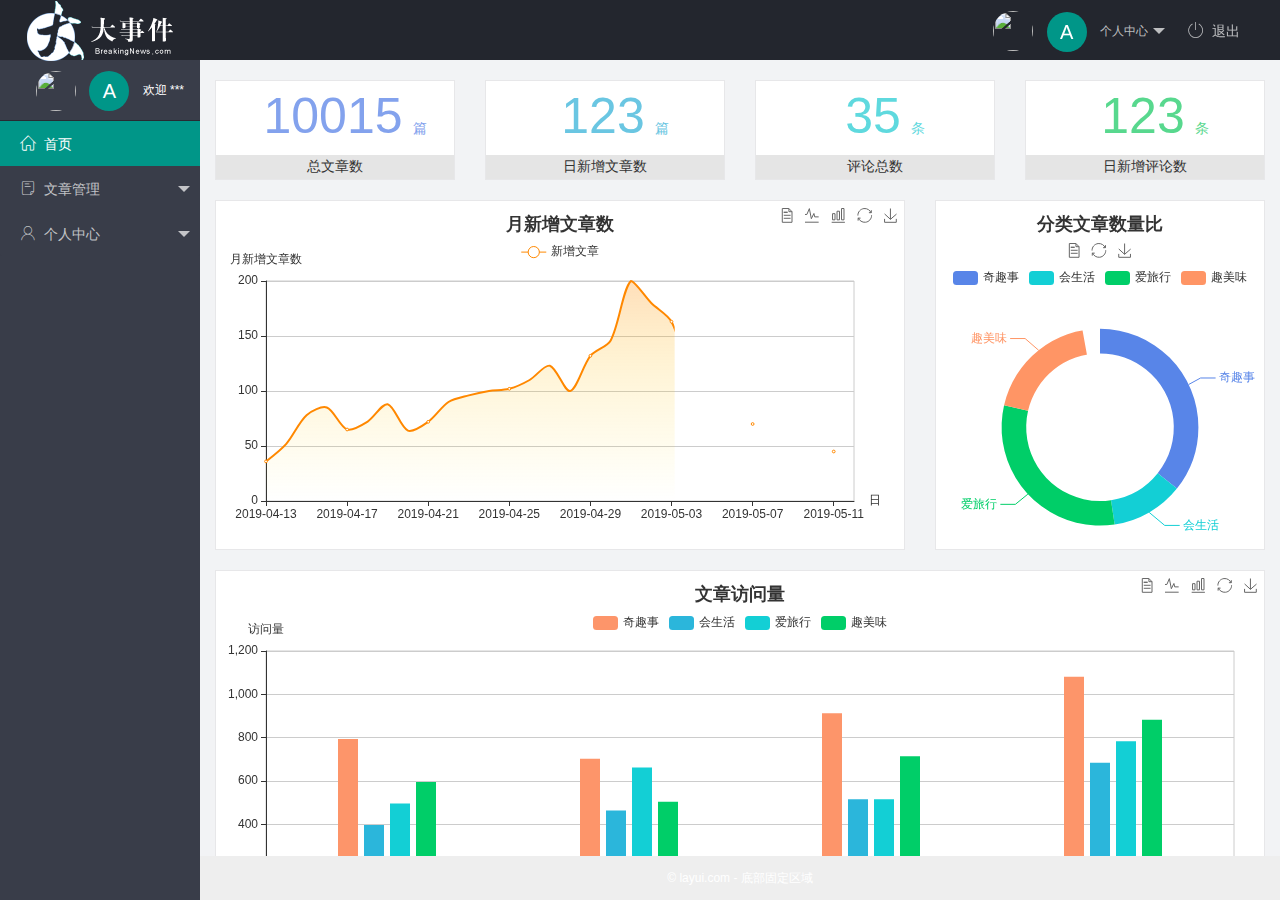
==== commit a9fc036b: "wanmei" ====
--- a/index.html
+++ b/index.html
@@ -31,7 +31,7 @@
             </dl>
           </li>
           <li class="layui-nav-item">
-            <a href=""><span class="iconfont icon-tuichu"></span>退出</a>
+            <a href="javascript:;" id='btnLogout'><span class="iconfont icon-tuichu"></span>退出</a>
           </li>
         </ul>
       </div>
